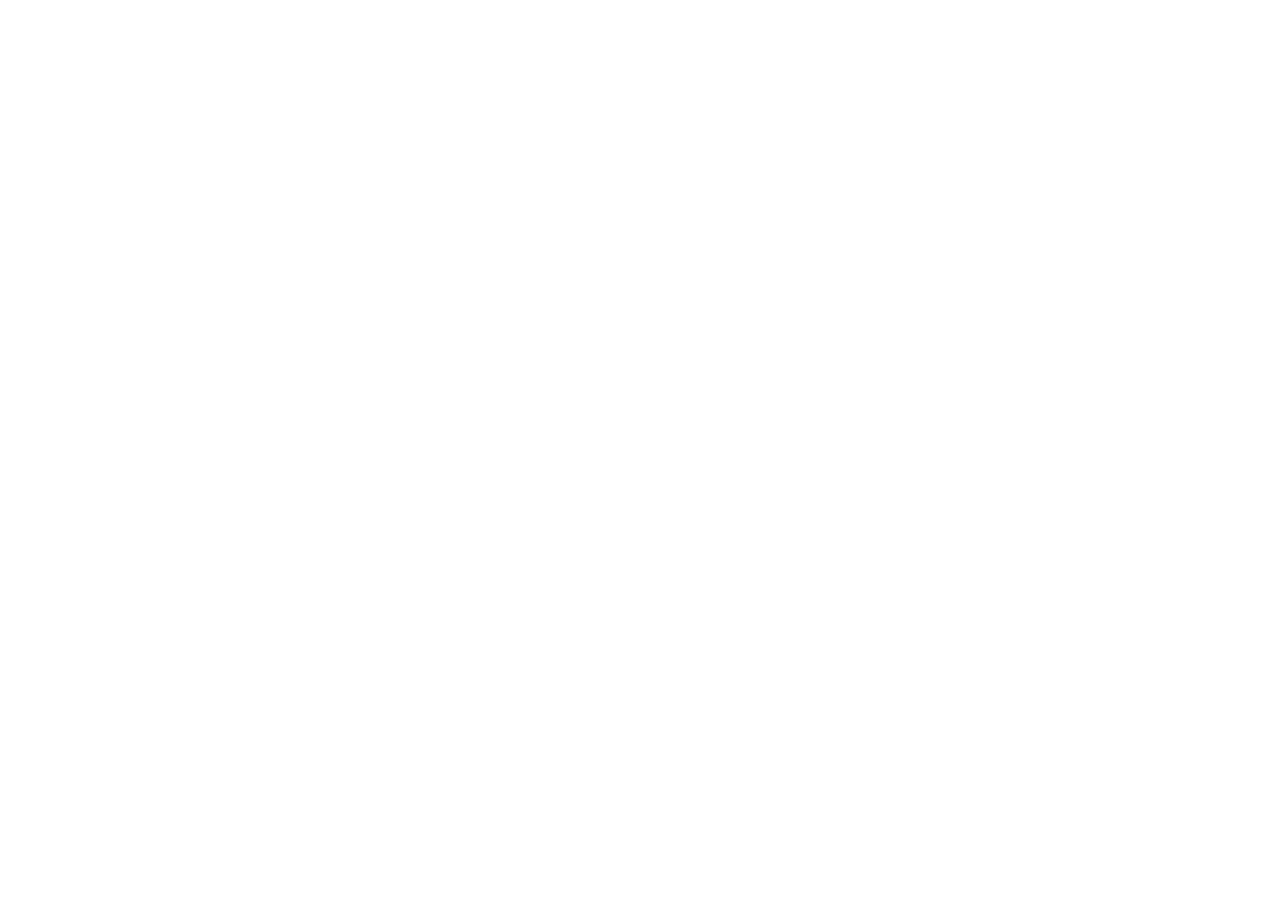
==== about-us.html @ 8369c39f "First Commit" ====
<!DOCTYPE html>
<html lang="en">
<head>
    <meta charset="UTF-8">
    <meta name="viewport" content="width=device-width, initial-scale=1.0">
    <title>About us</title>
</head>
<body>
    
</body>
</html>
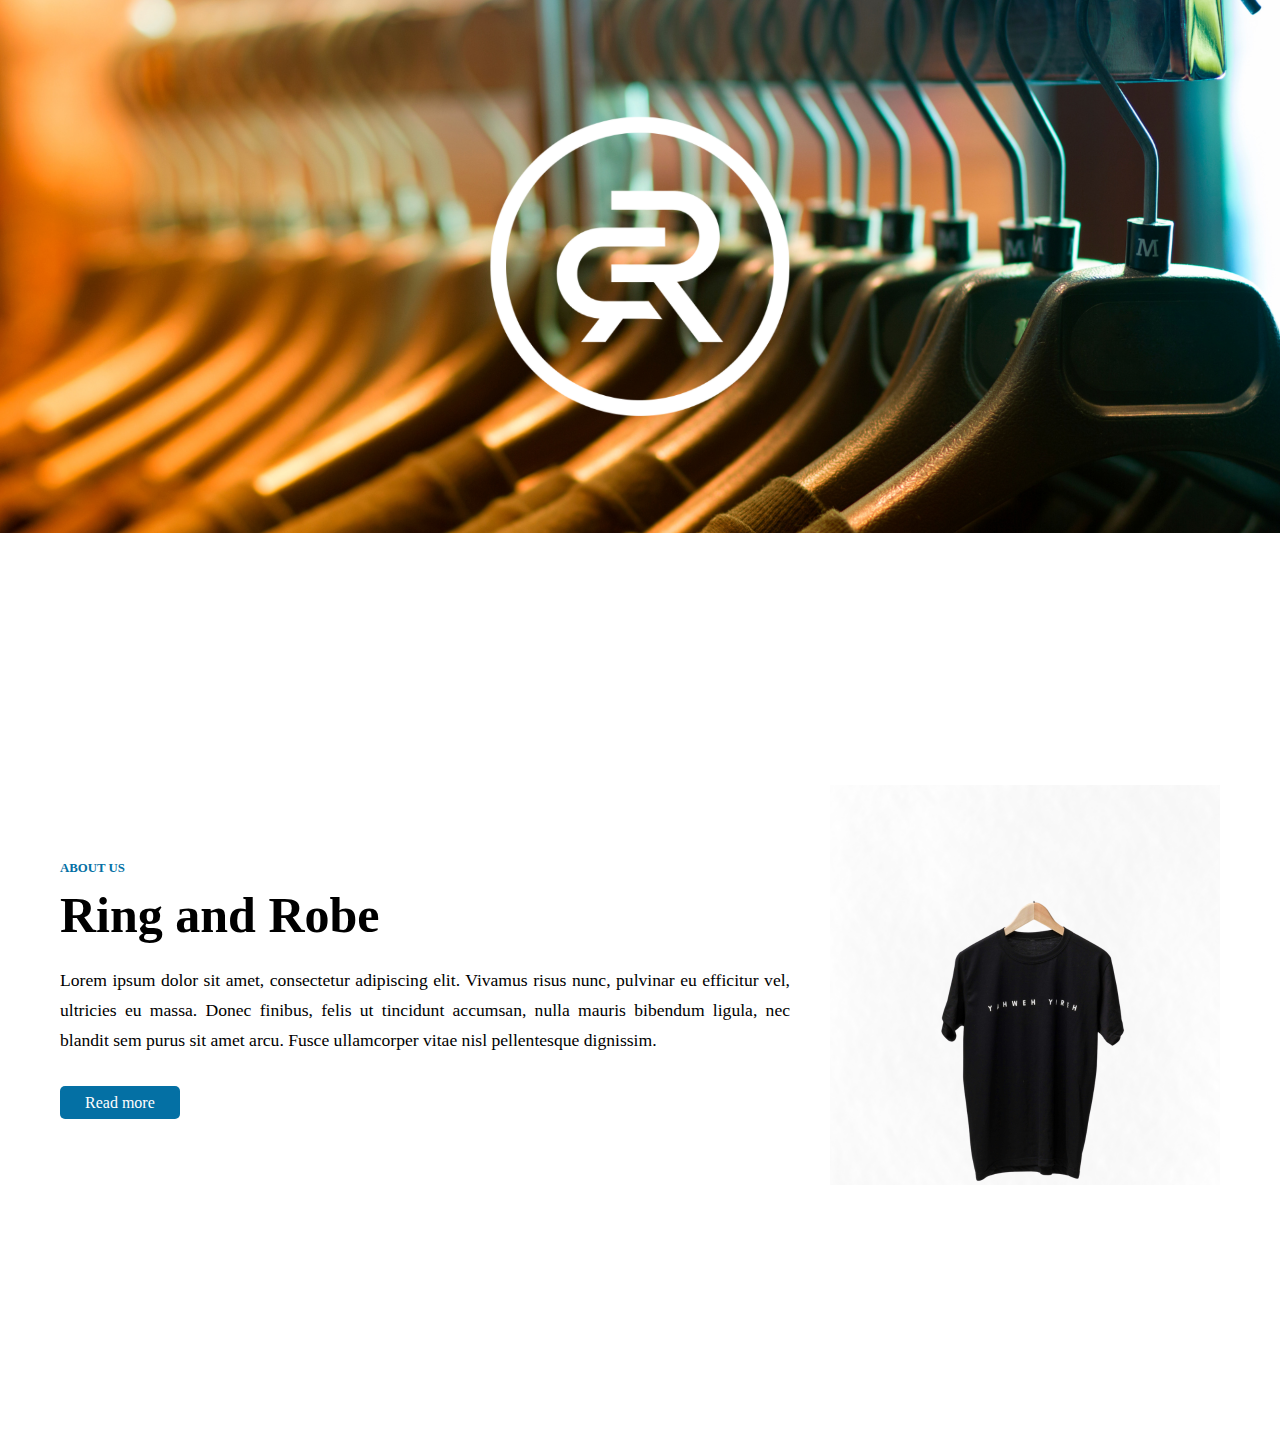
==== commit a8e21b17: "update" ====
--- a/about-us.html
+++ b/about-us.html
@@ -2,10 +2,46 @@
 <html lang="en">
 <head>
     <meta charset="UTF-8">
-    <meta name="viewport" content="width=device-width, initial-scale=1.0">
+    <meta name="viewport" content="width=device-width, initial-scale=1.0, maximum-scale=1.0, user-scalable=no">
+
     <title>About us</title>
+
+    <!--CSS About Us [ONLY]-->  
+    <link rel="stylesheet" href="about-us.css">
+    <link rel="stylesheet" href="about-us-mobile.css">
+    <!-- End CSS About Us -->
 </head>
 <body>
+
+    <header class="container">
+        <div class="slideshow">
+            <picture>
+                <img src="slide 1.png" alt="Main Banner">
+            </picture>
+        </div>
+    </header>
+
+    <main class="about-us">
+        <div class="container-inner">
+            <div class="col1">
+            <h5>About us</h5>
+                <h1>Ring and Robe</h1>
+                <p>
+                    Lorem ipsum dolor sit amet, consectetur adipiscing elit. Vivamus risus nunc, pulvinar eu efficitur vel, ultricies eu massa. 
+                    Donec finibus, felis ut tincidunt accumsan, nulla mauris bibendum ligula, nec blandit sem purus sit amet arcu. Fusce ullamcorper 
+                    vitae nisl pellentesque dignissim.
+                </p>
+                <a href="#" class="button-about">Read more</a>
+
+            </div>
+
+            <div class="col2">
+                <picture>
+                    <img src="TSHIRT.png" alt="Tshirt Banner" class="tshirt-banner">
+                </picture>
+            </div>
+        </div>
+    </main>
     
 </body>
 </html>--- a/about-us.css
+++ b/about-us.css
@@ -0,0 +1,154 @@
+/* http://meyerweb.com/eric/tools/css/reset/ 
+   v2.0 | 20110126
+   License: none (public domain)
+*/
+
+html, body, div, span, applet, object, iframe,
+h1, h2, h3, h4, h5, h6, p, blockquote, pre,
+a, abbr, acronym, address, big, cite, code,
+del, dfn, em, img, ins, kbd, q, s, samp,
+small, strike, strong, sub, sup, tt, var,
+b, u, i, center,
+dl, dt, dd, ol, ul, li,
+fieldset, form, label, legend,
+table, caption, tbody, tfoot, thead, tr, th, td,
+article, aside, canvas, details, embed, 
+figure, figcaption, footer, header, hgroup, 
+menu, nav, output, ruby, section, summary,
+time, mark, audio, video {
+	margin: 0;
+	padding: 0;
+	border: 0;
+	font-size: 100%;
+	font: inherit;
+	vertical-align: baseline;
+}
+/* HTML5 display-role reset for older browsers */
+article, aside, details, figcaption, figure, 
+footer, header, hgroup, menu, nav, section {
+	display: block;
+}
+body {
+	line-height: 1;
+}
+ol, ul {
+	list-style: none;
+}
+blockquote, q {
+	quotes: none;
+}
+blockquote:before, blockquote:after,
+q:before, q:after {
+	content: '';
+	content: none;
+}
+table {
+	border-collapse: collapse;
+	border-spacing: 0;
+}
+*{
+    box-sizing: border-box;
+}
+
+
+/*END Reset*/
+
+/* Start About Us CSS */
+
+header .container{
+    display: flex;
+    flex-direction: row;
+    justify-content: center;
+    align-items: center;
+    width: 1200px;
+    overflow: hidden;
+}
+
+header .container .slideshow{
+    width: 100%;
+}
+.container .slideshow img{
+    width: 100%;
+    height: 100%;
+    object-fit: cover;
+}
+
+/*First Area*/
+.about-us{
+    display: flex;
+    justify-content: center; 
+    align-items: center; 
+    padding: 30px;
+    background-color: #fff;
+    min-height: 100vh;
+}
+
+.about-us .container-inner {
+    width: 100%;
+    max-width: 1200px; 
+    display: flex;
+    justify-content: space-between; 
+    align-items: center;
+  }
+
+/* Ajustes para as colunas */
+.about-us .colunm1,
+.about-us .colunm2 {
+  width: 48%; 
+  display: flex;
+  flex-direction: column;
+  justify-content: center; 
+}
+
+.about-us .col1 {
+    padding: 20px;
+    align-items: flex-start;
+}
+
+.about-us .col1 h5{
+    font-family: "Poppins";
+    font-size: 0.8rem;
+    text-transform: uppercase;
+    color: #0470A4;
+    font-weight: 600;
+    padding: 0px 0px 15px 0px;
+}
+.about-us .col1 h1{
+    font-family: "Poppins";
+    font-size: 3.125rem;
+    color: #000;
+    font-weight: 700;
+    padding: 0px 0px 25px 0px;
+}
+
+.about-us .col1 p{
+    color: black;
+    font-size: 1.1rem;
+    font-family: "Poppins";
+    font-weight: 400;
+    word-wrap: break-word;
+    line-height: 30px;
+    text-align: justify;
+    padding: 0px 0px 40px 0px;
+}
+
+.about-us .col1 .button-about{
+    background-color: #0470A4;
+    color: #fff;
+    font-family: "Poppins";
+    font-size: 1rem;
+    text-decoration: none;
+    padding: 8px 25px;
+    border-radius: 5px;
+    transition: all 0.5s ease;
+}
+.about-us .col1 .button-about:hover{
+    background-color: #2bb8ff;
+    color: #fff;
+}
+
+
+.about-us .col2 {
+    padding: 20px;
+    align-items: flex-start;
+}--- a/about-us-mobile.css
+++ b/about-us-mobile.css
@@ -0,0 +1,50 @@
+@media (max-width: 600px) {
+        header .container .slideshow{
+        max-width: 100%;
+        }
+        header .container .slideshow img{
+            width: 100%;
+        }
+        .about-us{
+            display: flex;
+            flex-direction: column;
+            align-items: center;
+            padding: 15px;
+        }
+        .about-us > .container-inner{
+            display: flex;
+            flex-direction: column-reverse;
+            align-items: center;
+            justify-items: center;
+            width: 100%;
+            padding: 0px;
+        }
+        .container-inner .col1{
+            width: 100%;
+            padding: 15px;
+        }
+        .container-inner .col2{
+            width: 100%;
+            padding: 15px;
+        }
+        .container-inner .col2 .tshirt-banner{
+            width: 100%;
+        }
+        .about-us .col1 h5{
+            padding: 0px 0px 5px 0px;
+            text-align: center;
+            width: 100%;
+        }
+        .about-us .col1 h1{
+            padding: 10px 0px 20px 0px;
+            width: 100%;
+            text-align: center;
+            font-size: 2.5rem;
+        }
+        .about-us .col1 p{
+            padding: 0px 5px 30px 5px;
+            width: 100%;
+            line-height: 35px;
+        }
+    }
+  